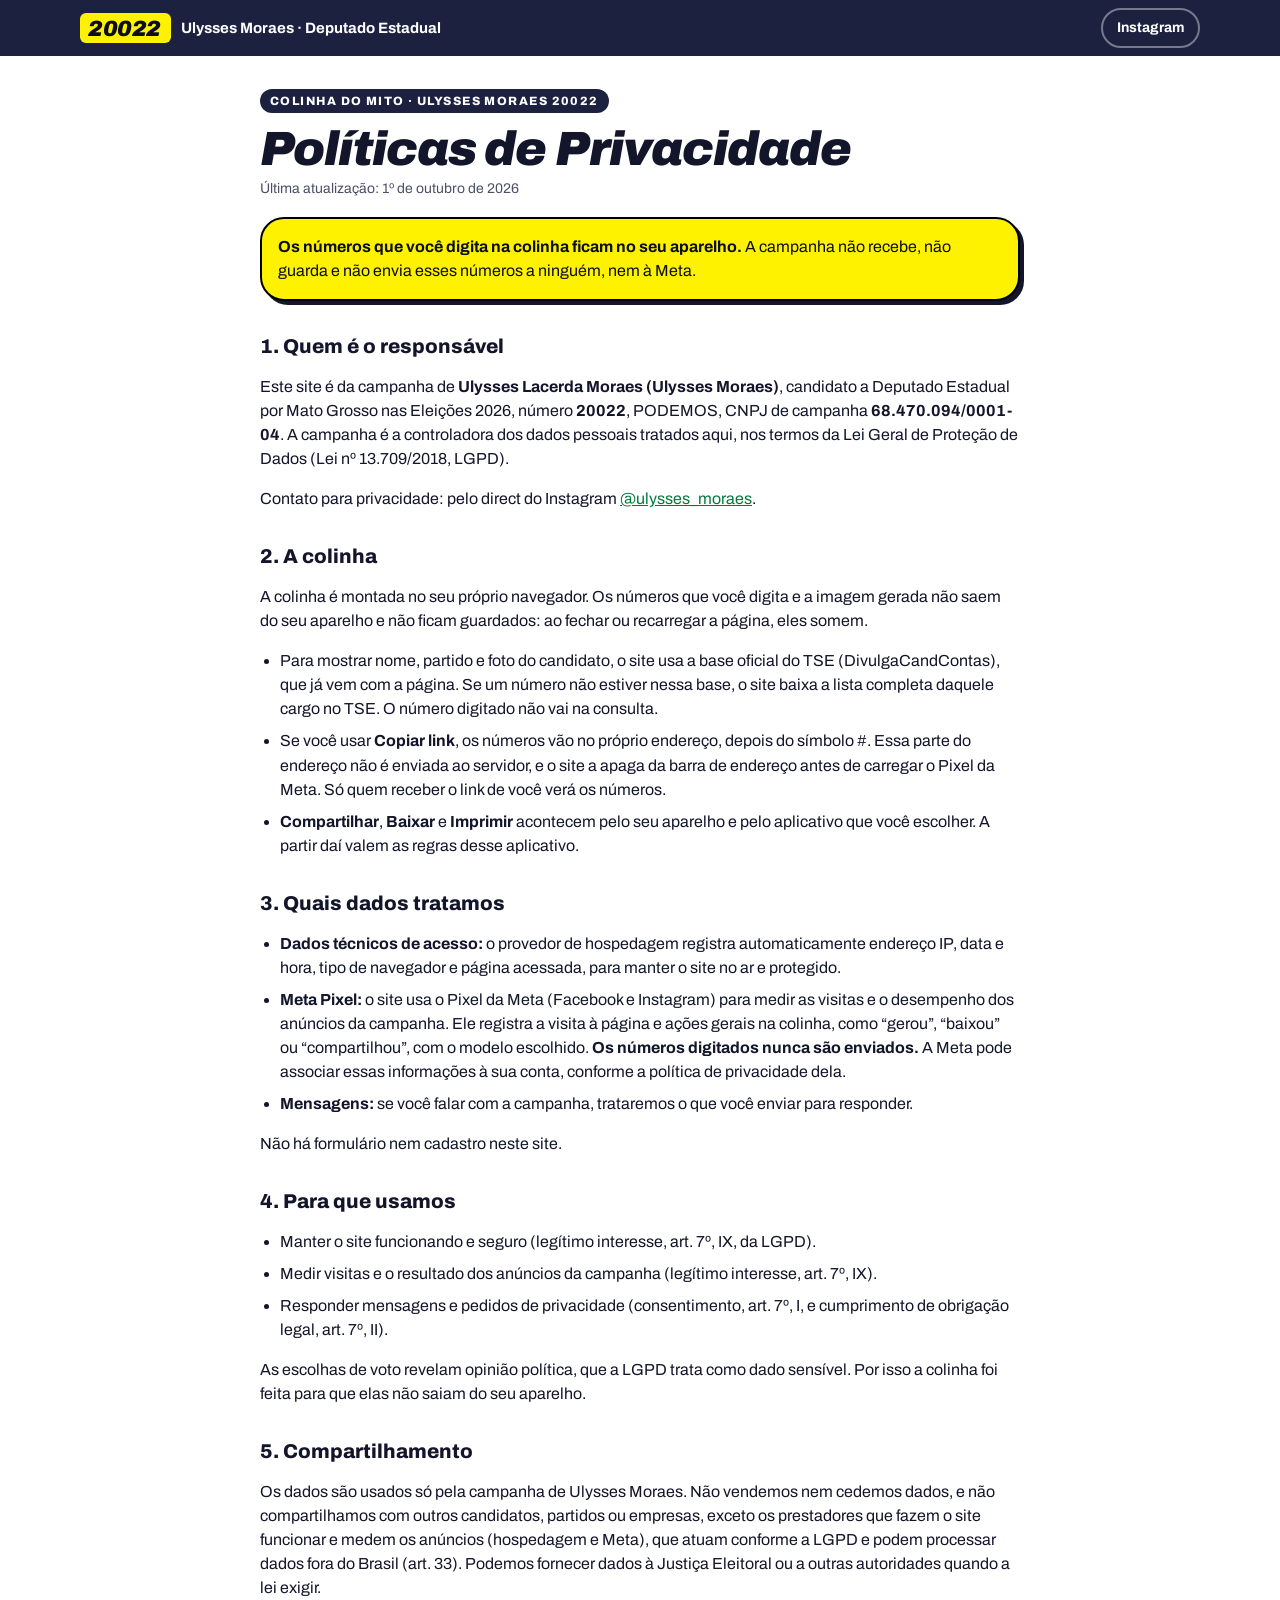
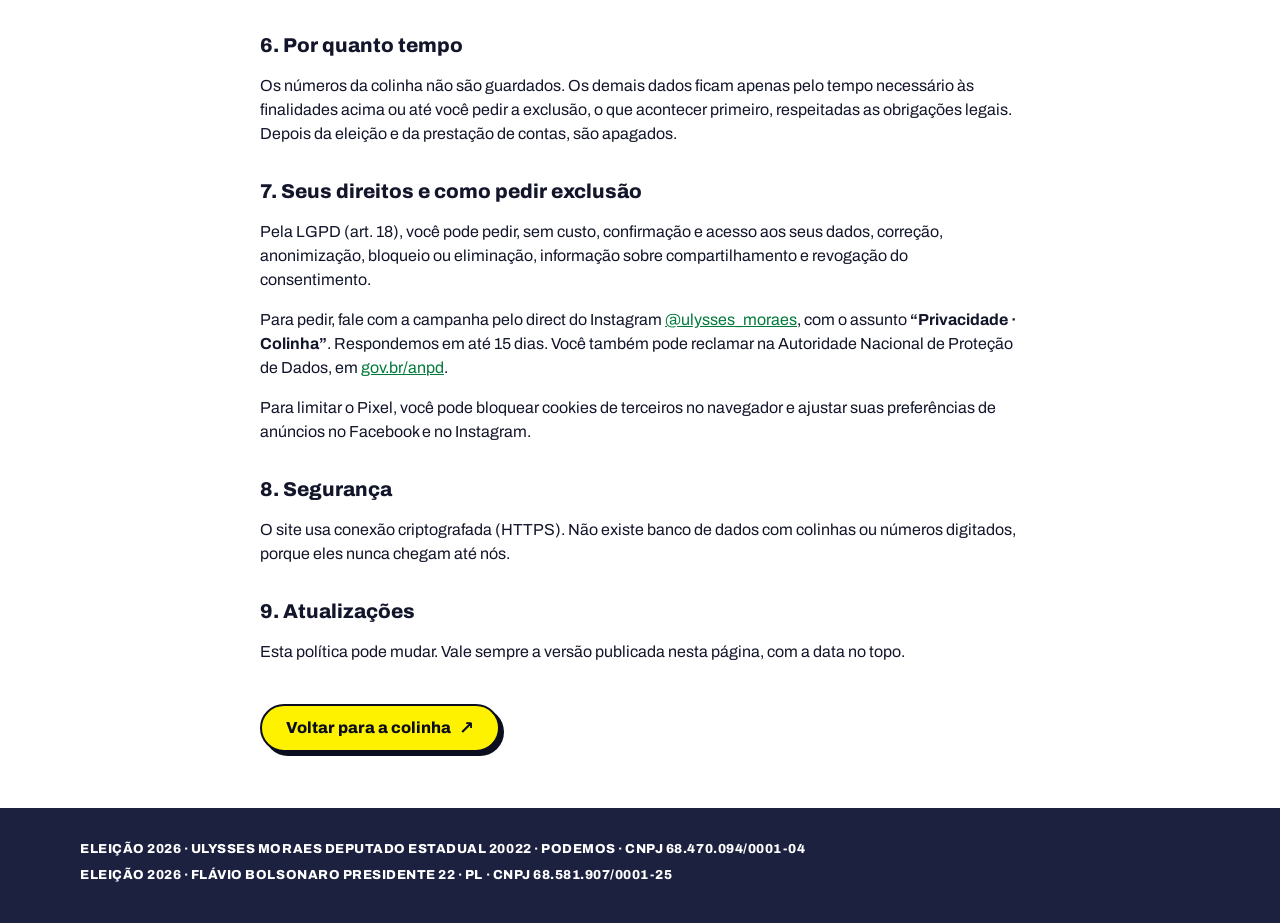
==== politicas-de-privacidade.html @ 52dd614d "Add files via upload" ====
<!doctype html>
<html lang="pt-BR">
<head>
<meta charset="utf-8">
<meta name="viewport" content="width=device-width, initial-scale=1, viewport-fit=cover">
<title>Políticas de Privacidade · Colinha do Mito · Ulysses Moraes 20022</title>
<meta name="description" content="Como a Colinha do Mito de Ulysses Moraes 20022 trata dados pessoais.">
<meta name="theme-color" content="#1c2140">
<link rel="icon" href="favicon.png">
<link rel="stylesheet" href="style.css">
<!--PIXEL-->
<!-- Meta Pixel Code -->
<script>
!function(f,b,e,v,n,t,s)
{if(f.fbq)return;n=f.fbq=function(){n.callMethod?
n.callMethod.apply(n,arguments):n.queue.push(arguments)};
if(!f._fbq)f._fbq=n;n.push=n;n.loaded=!0;n.version='2.0';
n.queue=[];t=b.createElement(e);t.async=!0;
t.src=v;s=b.getElementsByTagName(e)[0];
s.parentNode.insertBefore(t,s)}(window, document,'script',
'https://connect.facebook.net/en_US/fbevents.js');
fbq('set', 'autoConfig', false, '4011607199145906');
fbq('init', '4011607199145906');
fbq('track', 'PageView');
</script>
<!-- End Meta Pixel Code -->
<!--/PIXEL-->
</head>
<body>
<!--PIXEL-NOSCRIPT-->
<noscript><img height="1" width="1" style="display:none" alt=""
src="https://www.facebook.com/tr?id=4011607199145906&ev=PageView&noscript=1"
/></noscript>
<!--/PIXEL-NOSCRIPT-->
<!--CORPO-->
<header class="topbar">
  <div class="wrap">
    <div class="topbar-brand"><span class="chip-num">20022</span><span>Ulysses Moraes · Deputado Estadual</span></div>
    <a href="https://www.instagram.com/ulysses_moraes/" target="_blank" rel="noopener">Instagram</a>
  </div>
</header>

<main class="policy">
  <div class="wrap">
    <span class="eyebrow">COLINHA DO MITO · ULYSSES MORAES 20022</span>
    <h1>Políticas de Privacidade</h1>
    <p class="policy-updated">Última atualização: 1º de outubro de 2026</p>

    <div class="policy-callout">
      <p><strong>Os números que você digita na colinha ficam no seu aparelho.</strong> A campanha não recebe, não guarda e não envia esses números a ninguém, nem à Meta.</p>
    </div>

    <h2>1. Quem é o responsável</h2>
    <p>Este site é da campanha de <strong>Ulysses Lacerda Moraes (Ulysses Moraes)</strong>, candidato a Deputado Estadual por Mato Grosso nas Eleições 2026, número <strong>20022</strong>, PODEMOS, CNPJ de campanha <strong>68.470.094/0001-04</strong>. A campanha é a controladora dos dados pessoais tratados aqui, nos termos da Lei Geral de Proteção de Dados (Lei nº 13.709/2018, LGPD).</p>
    <p>Contato para privacidade: <span data-contato>pelo direct do Instagram <a href="https://www.instagram.com/ulysses_moraes/" target="_blank" rel="noopener">@ulysses_moraes</a></span>.</p>

    <h2>2. A colinha</h2>
    <p>A colinha é montada no seu próprio navegador. Os números que você digita e a imagem gerada não saem do seu aparelho e não ficam guardados: ao fechar ou recarregar a página, eles somem.</p>
    <ul>
      <li>Para mostrar nome, partido e foto do candidato, o site usa a base oficial do TSE (DivulgaCandContas), que já vem com a página. Se um número não estiver nessa base, o site baixa a lista completa daquele cargo no TSE. O número digitado não vai na consulta.</li>
      <li>Se você usar <strong>Copiar link</strong>, os números vão no próprio endereço, depois do símbolo <code>#</code>. Essa parte do endereço não é enviada ao servidor, e o site a apaga da barra de endereço antes de carregar o Pixel da Meta. Só quem receber o link de você verá os números.</li>
      <li><strong>Compartilhar</strong>, <strong>Baixar</strong> e <strong>Imprimir</strong> acontecem pelo seu aparelho e pelo aplicativo que você escolher. A partir daí valem as regras desse aplicativo.</li>
    </ul>

    <h2>3. Quais dados tratamos</h2>
    <ul>
      <li><strong>Dados técnicos de acesso:</strong> o provedor de hospedagem registra automaticamente endereço IP, data e hora, tipo de navegador e página acessada, para manter o site no ar e protegido.</li>
      <li><strong>Meta Pixel:</strong> o site usa o Pixel da Meta (Facebook e Instagram) para medir as visitas e o desempenho dos anúncios da campanha. Ele registra a visita à página e ações gerais na colinha, como “gerou”, “baixou” ou “compartilhou”, com o modelo escolhido. <strong>Os números digitados nunca são enviados.</strong> A Meta pode associar essas informações à sua conta, conforme a política de privacidade dela.</li>
      <li><strong>Mensagens:</strong> se você falar com a campanha, trataremos o que você enviar para responder.</li>
    </ul>
    <p>Não há formulário nem cadastro neste site.</p>

    <h2>4. Para que usamos</h2>
    <ul>
      <li>Manter o site funcionando e seguro (legítimo interesse, art. 7º, IX, da LGPD).</li>
      <li>Medir visitas e o resultado dos anúncios da campanha (legítimo interesse, art. 7º, IX).</li>
      <li>Responder mensagens e pedidos de privacidade (consentimento, art. 7º, I, e cumprimento de obrigação legal, art. 7º, II).</li>
    </ul>
    <p>As escolhas de voto revelam opinião política, que a LGPD trata como dado sensível. Por isso a colinha foi feita para que elas não saiam do seu aparelho.</p>

    <h2>5. Compartilhamento</h2>
    <p>Os dados são usados só pela campanha de Ulysses Moraes. Não vendemos nem cedemos dados, e não compartilhamos com outros candidatos, partidos ou empresas, exceto os prestadores que fazem o site funcionar e medem os anúncios (hospedagem e Meta), que atuam conforme a LGPD e podem processar dados fora do Brasil (art. 33). Podemos fornecer dados à Justiça Eleitoral ou a outras autoridades quando a lei exigir.</p>

    <h2>6. Por quanto tempo</h2>
    <p>Os números da colinha não são guardados. Os demais dados ficam apenas pelo tempo necessário às finalidades acima ou até você pedir a exclusão, o que acontecer primeiro, respeitadas as obrigações legais. Depois da eleição e da prestação de contas, são apagados.</p>

    <h2>7. Seus direitos e como pedir exclusão</h2>
    <p>Pela LGPD (art. 18), você pode pedir, sem custo, confirmação e acesso aos seus dados, correção, anonimização, bloqueio ou eliminação, informação sobre compartilhamento e revogação do consentimento.</p>
    <p>Para pedir, fale com a campanha <span data-contato>pelo direct do Instagram <a href="https://www.instagram.com/ulysses_moraes/" target="_blank" rel="noopener">@ulysses_moraes</a></span>, com o assunto <strong>“Privacidade · Colinha”</strong>. Respondemos em até 15 dias. Você também pode reclamar na Autoridade Nacional de Proteção de Dados, em <a href="https://www.gov.br/anpd" target="_blank" rel="noopener">gov.br/anpd</a>.</p>
    <p>Para limitar o Pixel, você pode bloquear cookies de terceiros no navegador e ajustar suas preferências de anúncios no Facebook e no Instagram.</p>

    <h2>8. Segurança</h2>
    <p>O site usa conexão criptografada (HTTPS). Não existe banco de dados com colinhas ou números digitados, porque eles nunca chegam até nós.</p>

    <h2>9. Atualizações</h2>
    <p>Esta política pode mudar. Vale sempre a versão publicada nesta página, com a data no topo.</p>

    <a class="btn btn-primary" href="./">Voltar para a colinha <span class="arrow" aria-hidden="true">↗</span></a>
  </div>
</main>

<footer>
  <div class="wrap">
    <p class="legal">ELEIÇÃO 2026 · ULYSSES MORAES DEPUTADO ESTADUAL 20022 · PODEMOS · CNPJ 68.470.094/0001-04</p>
    <p class="legal">ELEIÇÃO 2026 · FLÁVIO BOLSONARO PRESIDENTE 22 · PL · CNPJ 68.581.907/0001-25</p>
  </div>
</footer>
<!--/CORPO-->
<script>
  // E-mail de privacidade: preencha EMAIL para trocar o contato do Instagram pelo e-mail.
  (function () {
    var EMAIL = '';
    if (!EMAIL) return;
    document.querySelectorAll('[data-contato]').forEach(function (el) {
      el.innerHTML = 'pelo e-mail <a href="mailto:' + EMAIL + '">' + EMAIL + '</a>';
    });
  })();
</script>
</body>
</html>
---- style.css ----
/* Colinha do Mito · Ulysses Moraes 20022 — mesmo visual do colinhadomito.com.br */
:root {
  --surface: #ffffff;
  --surface-alt: #f2f6f0;
  --line: #d6ddd3;
  --line-strong: #6b7285;
  --ink: #13162b;
  --ink-muted: #4a5068;
  --verde: #009f4d;
  --on-verde: #0b0e1f;
  --verde-forte: #007a3b;
  --on-verde-forte: #ffffff;
  --amarelo: #fff200;
  --on-amarelo: #0b0e1f;
  --marinho: #1c2140;
  --on-marinho: #ffffff;
  --sombra: #000000;
  --erro: #b42318;
  --shadow-numeral: 4px 4px 0 #000000;
  --shadow-hard: 4px 4px 0 #13162b;
  --shadow-float: 0 12px 32px -4px #13162b33;
  --focus-ring: 0 0 0 2px #ffffff, 0 0 0 5px #13162b;
  --radius-sm: 6px;
  --radius-md: 12px;
  --radius-lg: 24px;
  --radius-full: 9999px;
  --font-display: "Archivo", "Arial Black", system-ui, sans-serif;
  --font-sans: "Archivo", system-ui, -apple-system, "Segoe UI", sans-serif;
  color-scheme: light;
}
@media (prefers-color-scheme: dark) {
  :root:not([data-theme="light"]) {
    --surface: #10132a;
    --surface-alt: #181c38;
    --line: #2e3459;
    --line-strong: #8a90ab;
    --ink: #f5f6f8;
    --ink-muted: #b3b8cc;
    --verde-forte: #3fd17f;
    --on-verde-forte: #0b0e1f;
    --marinho: #262c58;
    --erro: #ff8a80;
    --shadow-hard: 4px 4px 0 #000000;
    --shadow-float: 0 12px 32px -4px #000000cc;
    --focus-ring: 0 0 0 2px #10132a, 0 0 0 5px #fff200;
    color-scheme: dark;
  }
}

/* Archivo (SIL Open Font License) */
@font-face { font-family: "Archivo"; font-style: normal; font-weight: 400; font-display: swap; src: url("[data-uri]") format("woff2"); }
@font-face { font-family: "Archivo"; font-style: normal; font-weight: 500; font-display: swap; src: url("[data-uri]") format("woff2"); }
@font-face { font-family: "Archivo"; font-style: normal; font-weight: 700; font-display: swap; src: url("[data-uri]") format("woff2"); }
@font-face { font-family: "Archivo"; font-style: normal; font-weight: 800; font-display: swap; src: url("[data-uri]") format("woff2"); }
@font-face { font-family: "Archivo"; font-style: italic; font-weight: 900; font-display: swap; src: url("[data-uri]") format("woff2"); }

* { box-sizing: border-box; }
html { background: var(--marinho); }
body {
  margin: 0;
  min-width: 320px;
  font: 400 16px/24px var(--font-sans);
  color: var(--ink);
  background: var(--surface);
  -webkit-tap-highlight-color: transparent;
}
img { max-width: 100%; display: block; }
a { color: var(--verde-forte); }
button, input { font: inherit; color: inherit; }
button { cursor: pointer; touch-action: manipulation; }
:focus-visible { outline: 2px solid transparent; box-shadow: var(--focus-ring); }
[hidden] { display: none !important; }
.wrap { width: min(100% - 32px, 1120px); margin-inline: auto; }
.sr-only { position: absolute; width: 1px; height: 1px; overflow: hidden; clip: rect(0 0 0 0); white-space: nowrap; }

/* Topo */
.topbar { background: var(--marinho); color: var(--on-marinho); }
.topbar .wrap { display: flex; align-items: center; justify-content: space-between; gap: 12px; min-height: 56px; }
.topbar-brand { display: flex; align-items: center; gap: 10px; font-weight: 700; font-size: 15px; line-height: 20px; }
.chip-num {
  font: italic 900 22px/1 var(--font-display);
  letter-spacing: -0.02em;
  background: var(--amarelo);
  color: var(--on-amarelo);
  padding: 5px 10px 3px 8px;
  border-radius: var(--radius-sm);
}
.topbar a {
  color: var(--on-marinho);
  font-weight: 700;
  font-size: 14px;
  text-decoration: none;
  border: 2px solid #ffffff66;
  border-radius: var(--radius-full);
  padding: 6px 14px;
}
.topbar a:hover { border-color: #fff; }

/* Hero */
.hero { background: var(--verde); color: var(--on-verde); overflow: hidden; }
.hero > .wrap { padding-block: 24px 48px; }
.hero-top { display: flex; align-items: center; justify-content: space-between; gap: 16px; margin-bottom: 24px; }
.hero-copy { display: flex; flex-direction: column; align-items: flex-start; gap: 8px; min-width: 0; }
.eyebrow {
  display: inline-block;
  font-size: 12px; line-height: 16px; font-weight: 800; letter-spacing: .12em;
  padding: 4px 10px;
  border-radius: var(--radius-full);
  background: var(--marinho);
  color: var(--on-marinho);
  white-space: nowrap;
}
.hero h1 {
  margin: 0;
  font: italic 900 clamp(34px, 6vw, 56px)/.95 var(--font-display);
  letter-spacing: -0.02em;
  color: var(--on-verde);
}
.hero h1 em {
  font-style: italic;
  color: var(--amarelo);
  text-shadow: 3px 3px 0 var(--sombra);
  -webkit-text-stroke: 1px var(--sombra);
  padding-right: .06em;
}
.hero-intro { margin: 0; font-size: 16px; line-height: 22px; font-weight: 500; max-width: 44ch; }
.hero-intro strong { font-weight: 800; }
.hero-art { position: relative; flex: none; width: 196px; height: 150px; }
.disc { border-radius: var(--radius-full); overflow: hidden; border: 1px solid var(--sombra); background: var(--verde); }
.disc img { width: 100%; height: 100%; object-fit: cover; }
.disc-big { position: absolute; right: 0; top: 0; width: 150px; height: 150px; box-shadow: 5px 5px 0 var(--sombra); }
.disc-mito img { object-position: 50% 20%; }
.disc-small {
  position: absolute; left: 0; bottom: 0; width: 84px; height: 84px;
  border: 3px solid var(--amarelo);
  outline: 1px solid var(--sombra);
  box-shadow: 4px 4px 0 var(--sombra);
}

/* Botões */
.btn {
  display: inline-flex; align-items: center; justify-content: center; gap: 8px;
  font-size: 16px; line-height: 20px; font-weight: 800;
  min-height: 48px; padding: 0 24px;
  border-radius: var(--radius-full);
  border: 2px solid transparent;
  text-decoration: none;
  transition: transform .12s ease, box-shadow .12s ease, filter .12s ease;
}
.btn-primary { background: var(--amarelo); color: var(--on-amarelo); border-color: var(--on-amarelo); box-shadow: 4px 4px 0 var(--on-amarelo); }
.btn-primary:hover { transform: translate(-2px, -2px); box-shadow: 6px 6px 0 var(--on-amarelo); }
.btn-primary:active { transform: translate(4px, 4px); box-shadow: none; }
.btn-secondary { background: var(--verde-forte); color: var(--on-verde-forte); }
.btn-secondary:hover { filter: brightness(1.08); }
.btn-ghost { background: transparent; color: var(--ink); border-color: var(--line-strong); }
.btn-ghost:hover { background: var(--surface-alt); }
.btn:disabled { opacity: .45; cursor: wait; transform: none; }
.btn-full { width: 100%; }
.arrow { font-size: 18px; }

/* Montagem e cédula */
.builder-grid { display: grid; grid-template-columns: minmax(0, 1fr) 300px; gap: 24px; align-items: start; }
.ballot {
  --surface: #ffffff;
  --surface-alt: #ffffff;
  --line: #d6ddd3;
  --line-strong: #6b7285;
  --ink: #13162b;
  --ink-muted: #4a5068;
  --verde-forte: #007a3b;
  --erro: #b42318;
  --focus-ring: 0 0 0 2px #ffffff, 0 0 0 5px #13162b;
  color-scheme: light;
  margin: 0;
  background: #ffffff;
  color: var(--ink);
  border: 2px solid var(--sombra);
  border-radius: var(--radius-lg);
  box-shadow: 5px 5px 0 var(--sombra);
  overflow: hidden;
}
.ballot-head { display: flex; justify-content: space-between; align-items: baseline; padding: 12px 20px; background: var(--verde); color: var(--on-verde); }
.ballot-title { font: italic 900 24px/28px var(--font-display); }
.ballot-year { font-size: 13px; font-weight: 800; letter-spacing: .12em; }
.row {
  display: grid;
  grid-template-columns: 72px minmax(0, 1fr) auto;
  column-gap: 16px; row-gap: 8px;
  align-items: center;
  padding: 14px 20px;
  border-top: 1px solid var(--line);
}
.row-photo {
  grid-row: 1 / span 2;
  width: 72px; height: 72px;
  border-radius: var(--radius-md);
  overflow: hidden;
  background: #f2f6f0 50% 18% / cover no-repeat;
  border: 2px solid var(--line);
  display: grid; place-items: center;
  color: var(--line-strong);
}
.row-photo.has-photo { border-color: var(--verde); }
.row-photo.has-photo svg { display: none; }
.row-info { min-width: 0; }
.row-cargo {
  display: block;
  font-size: 13px; line-height: 16px; font-weight: 800; letter-spacing: .12em; text-transform: uppercase;
  color: var(--verde-forte);
}
.row-name {
  display: block; min-height: 26px;
  font-size: 20px; line-height: 26px; font-weight: 700;
  overflow: hidden; text-overflow: ellipsis; white-space: nowrap;
}
.row-name.placeholder { color: var(--ink-muted); font-weight: 400; font-size: 16px; }
.row-meta { display: block; min-height: 18px; font-size: 13px; line-height: 18px; color: var(--ink-muted); }
.row-meta.warn { color: var(--erro); font-weight: 700; }
.row-meta.lock { color: var(--verde-forte); font-weight: 700; }
.digits { display: flex; gap: 6px; }
.digit {
  width: 44px; height: 56px; padding: 0; margin: 0;
  text-align: center;
  font: italic 900 34px/1 var(--font-display);
  color: var(--ink);
  background: var(--surface);
  border: 2px solid var(--line-strong);
  border-radius: var(--radius-sm);
  caret-color: var(--verde-forte);
  -moz-appearance: textfield;
  appearance: none;
}
span.digit { display: inline-grid; place-items: center; }
.digit:focus { outline: 2px solid transparent; border-color: var(--ink); box-shadow: var(--focus-ring); }
.row[data-invalid] .digit { border-color: var(--erro); }
.row.fixed .digit { background: var(--amarelo); color: var(--on-amarelo); border-color: var(--on-amarelo); }
.form-message {
  margin: 16px 0; padding: 10px 14px;
  border-radius: var(--radius-md);
  background: #ffffff; color: #b42318; font-weight: 700;
  border: 2px solid #b42318;
}
.form-message:empty { display: none; }
#generate { margin-top: 16px; }
.form-message:not(:empty) + #generate { margin-top: 0; }

/* Coluna lateral */
.aside { display: flex; flex-direction: column; gap: 16px; position: sticky; top: 16px; }
.aside #generate { margin-top: 0; }
.note {
  background: #ffffff; color: #13162b;
  border: 2px solid var(--sombra);
  border-radius: var(--radius-lg);
  padding: 16px;
  display: flex; gap: 12px;
}
.note svg { flex: none; color: #007a3b; margin-top: 2px; }
.note p { margin: 0; }
.note strong { display: block; font-size: 18px; line-height: 24px; }
.notice { display: flex; gap: 8px; align-items: flex-start; margin: 0; font-size: 13px; line-height: 18px; color: var(--on-verde); font-weight: 500; }
.notice svg { flex: none; margin-top: 1px; color: var(--on-verde); }
#data-source { min-height: 18px; }

/* Rodapé */
footer { background: var(--marinho); color: var(--on-marinho); padding-block: 32px; font-size: 13px; line-height: 18px; }
footer p { margin: 0 0 8px; }
footer .legal { font-weight: 800; letter-spacing: .04em; }
footer .small { opacity: .85; }
footer a { color: var(--on-marinho); }

/* Janelas */
dialog {
  width: min(100% - 24px, 460px);
  max-height: calc(100dvh - 24px);
  padding: 20px;
  border: 2px solid var(--ink);
  border-radius: var(--radius-lg);
  background: var(--surface);
  color: var(--ink);
  box-shadow: var(--shadow-float);
}
dialog::backdrop { background: #0b0e1fcc; }
.modal-head { display: flex; justify-content: space-between; align-items: center; gap: 12px; margin-bottom: 12px; }
.modal-head h2 { margin: 0; font-size: 28px; line-height: 32px; font-weight: 800; }
.modal-close {
  width: 44px; height: 44px; flex: none;
  border-radius: var(--radius-full);
  border: 2px solid var(--line-strong);
  background: transparent;
  font-size: 24px; line-height: 1;
}
.result-stage { display: grid; place-items: center; background: var(--surface-alt); border-radius: var(--radius-md); padding: 12px; margin-bottom: 12px; }
.result-stage img { max-height: 52dvh; width: auto; border-radius: 6px; box-shadow: 0 4px 16px #0003; }
.result-actions { display: grid; grid-template-columns: 1fr 1fr; gap: 8px; }
.result-actions .btn-primary { grid-column: 1 / -1; }
.result-secondary { display: flex; gap: 8px; margin-top: 8px; }
.result-secondary .btn { flex: 1; min-height: 40px; font-size: 14px; padding: 0 12px; }
.status { min-height: 20px; margin: 8px 0 0; font-size: 13px; color: var(--ink-muted); text-align: center; }
#manual-copy input {
  width: 100%; margin-top: 6px; padding: 10px;
  border: 2px solid var(--line-strong);
  border-radius: var(--radius-md);
  background: var(--surface);
}
.models { display: grid; grid-template-columns: repeat(3, 1fr); gap: 10px; }
.model {
  display: flex; flex-direction: column; align-items: center; gap: 8px;
  padding: 10px 6px 12px;
  border: 2px solid var(--line);
  border-radius: var(--radius-md);
  background: var(--surface);
}
.model[aria-pressed="true"] { border-color: var(--ink); box-shadow: var(--shadow-hard); }
.model-swatch { width: 100%; aspect-ratio: 5 / 9; border-radius: 6px; border: 1px solid var(--line-strong); display: grid; place-items: center; }
.model-swatch i { width: 70%; height: 60%; background: #fff; border-radius: 4px; border: 1px solid #13162b; }
.model b { font-size: 14px; }
.model small { font-size: 12px; color: var(--ink-muted); line-height: 14px; text-align: center; }
#print-art { display: none; }

@media (max-width: 900px) {
  .builder-grid { grid-template-columns: 1fr; }
  .aside { position: static; }
}
@media (max-width: 720px) {
  .hero > .wrap { padding-block: 16px 40px; }
  .hero-top { gap: 12px; margin-bottom: 16px; }
  .hero-intro { font-size: 14px; line-height: 19px; }
  .eyebrow { font-size: 11px; letter-spacing: .08em; padding: 4px 9px; }
  .hero-art { width: 112px; height: 92px; }
  .disc-big { width: 88px; height: 88px; box-shadow: 3px 3px 0 var(--sombra); }
  .disc-small { width: 50px; height: 50px; border-width: 2px; box-shadow: 2px 2px 0 var(--sombra); }
  .row { grid-template-columns: 64px minmax(0, 1fr); padding: 12px 16px; column-gap: 12px; }
  .row-photo { width: 64px; height: 64px; }
  .row .digits { grid-column: 2; gap: 6px; }
  .digit { width: 40px; height: 52px; font-size: 30px; }
  .row-name { font-size: 18px; line-height: 24px; }
  .topbar-brand span:last-child { font-size: 13px; }
}
@media (max-width: 360px) {
  .hero-art { width: 88px; height: 76px; }
  .disc-big { width: 70px; height: 70px; }
  .disc-small { width: 42px; height: 42px; }
  .row .digits { gap: 4px; }
  .digit { width: 32px; height: 44px; font-size: 26px; }
  .topbar a { display: none; }
}
@media (prefers-reduced-motion: reduce) {
  .btn { transition: none; }
}
@media print {
  @page { size: 5cm 9cm; margin: 0; }
  body > *:not(#print-art) { display: none !important; }
  html, body { background: #fff; }
  #print-art { display: block; }
  #print-art img { width: 5cm; height: 9cm; }
}

/* Política de privacidade */
.policy > .wrap { max-width: 760px; padding-block: 32px 56px; }
.policy h1 { margin: 12px 0 4px; font: italic 900 clamp(32px, 6vw, 48px)/1 var(--font-display); letter-spacing: -0.02em; }
.policy h2 { margin: 32px 0 8px; font-size: 20px; line-height: 26px; font-weight: 800; }
.policy p, .policy li { color: var(--ink); }
.policy ul { padding-left: 20px; }
.policy li + li { margin-top: 8px; }
.policy-updated { margin-top: 0; font-size: 14px; color: var(--ink-muted) !important; }
.policy-callout {
  margin: 16px 0; padding: 16px;
  border: 2px solid var(--sombra);
  border-radius: var(--radius-lg);
  background: var(--amarelo);
  box-shadow: var(--shadow-hard);
}
.policy-callout p { margin: 0; color: var(--on-amarelo); }
.policy-callout a { color: var(--on-amarelo); font-weight: 800; }
.policy .btn { margin-top: 24px; }
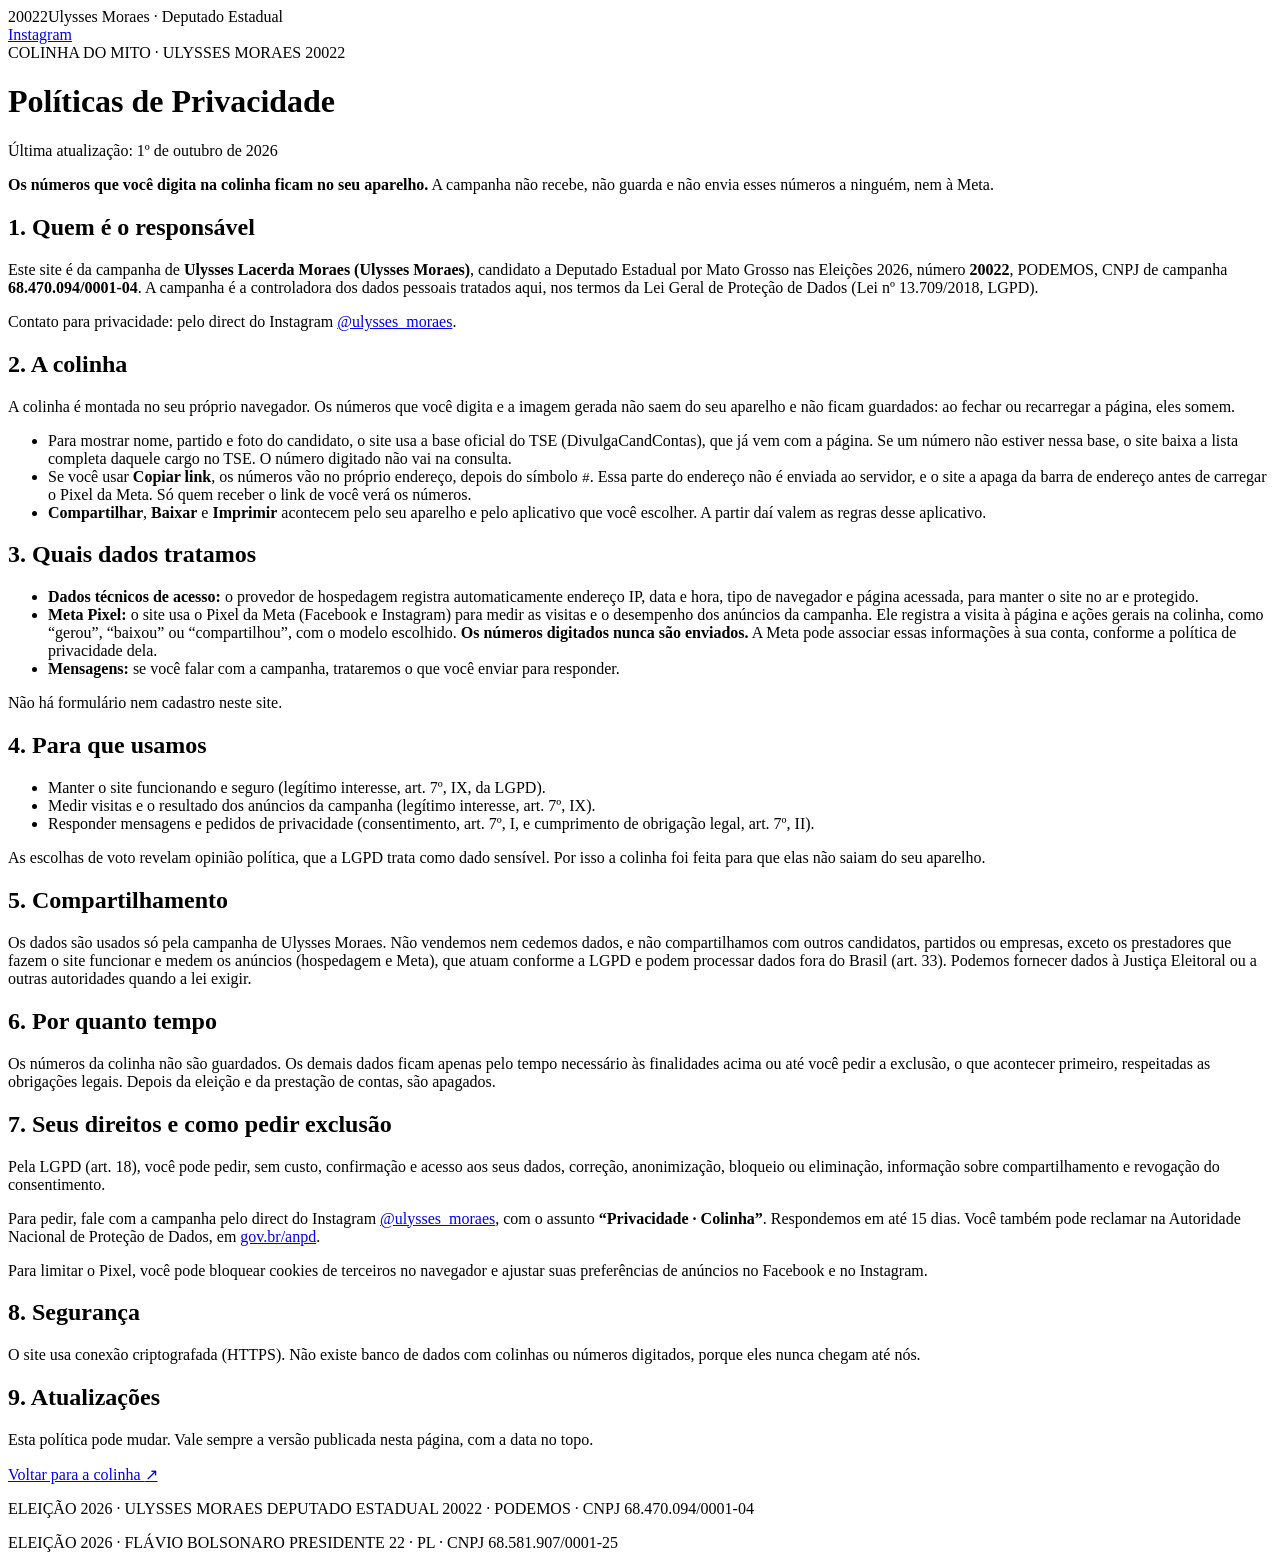
==== commit aee50952: "Update privacy policy HTML structure" ====
--- a/politicas-de-privacidade.html
+++ b/politicas-de-privacidade.html
@@ -3,9 +3,11 @@
 <head>
 <meta charset="utf-8">
 <meta name="viewport" content="width=device-width, initial-scale=1, viewport-fit=cover">
+<base href="/colinha/">
 <title>Políticas de Privacidade · Colinha do Mito · Ulysses Moraes 20022</title>
 <meta name="description" content="Como a Colinha do Mito de Ulysses Moraes 20022 trata dados pessoais.">
 <meta name="theme-color" content="#1c2140">
+<link rel="canonical" href="https://www.tropadoulysses.com/colinha/politicas-de-privacidade">
 <link rel="icon" href="favicon.png">
 <link rel="stylesheet" href="style.css">
 <!--PIXEL-->
